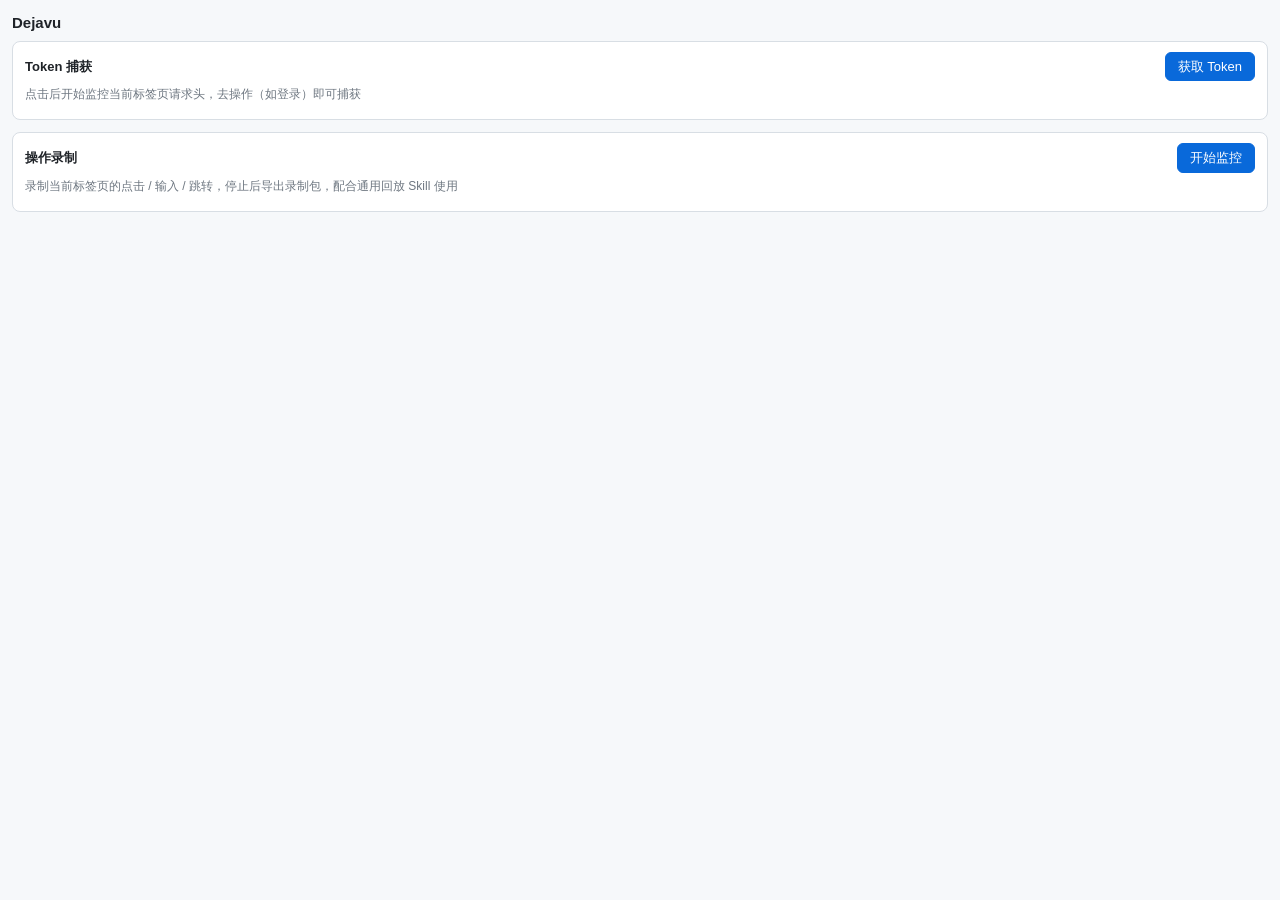
==== chrome/sidepanel/index.html @ 9e7aa09e "Dejavu v0.1.0: web action recorder Chrome extension + universal AI replay skill" ====
<!DOCTYPE html>
<html lang="zh-CN">
<head>
  <meta charset="UTF-8">
  <title>Dejavu</title>
  <link rel="stylesheet" href="style.css">
</head>
<body>
  <header>
    <h1>Dejavu</h1>
    <p class="hint" id="tab-label"></p>
  </header>

  <section>
    <div class="section-head">
      <h2>Token 捕获</h2>
      <button id="token-btn" class="primary">获取 Token</button>
    </div>
    <p class="hint">点击后开始监控当前标签页请求头，去操作（如登录）即可捕获</p>
    <ul id="token-list" class="list"></ul>
  </section>

  <section>
    <div class="section-head">
      <h2>操作录制</h2>
      <button id="rec-btn" class="primary">开始监控</button>
    </div>
    <p class="hint">录制当前标签页的点击 / 输入 / 跳转，停止后导出录制包，配合通用回放 Skill 使用</p>
    <div id="rec-meta" class="meta"></div>
    <ol id="action-list" class="list"></ol>
  </section>

  <script src="../lib/fflate.min.js"></script>
  <script src="sidepanel.js"></script>
</body></html>
---- chrome/sidepanel/style.css ----
/* 简洁紧凑的侧边栏样式 */
* { box-sizing: border-box; margin: 0; }

body {
  font: 13px/1.5 -apple-system, "PingFang SC", "Microsoft YaHei", sans-serif;
  color: #1f2328;
  background: #f6f8fa;
  padding: 12px;
}

header h1 { font-size: 15px; margin-bottom: 2px; }
section { background: #fff; border: 1px solid #d8dee4; border-radius: 8px; padding: 10px 12px; margin-bottom: 12px; }

.section-head { display: flex; justify-content: space-between; align-items: center; margin-bottom: 4px; }
.section-head h2 { font-size: 13px; }

.hint { color: #6e7781; font-size: 12px; margin-bottom: 6px; }

button {
  font: inherit; padding: 4px 12px; border-radius: 6px;
  border: 1px solid #d0d7de; background: #f6f8fa; cursor: pointer;
}
button.primary { background: #0969da; border-color: #0969da; color: #fff; }
button.primary.active { background: #cf222e; border-color: #cf222e; }
button:disabled { opacity: 0.5; cursor: default; }

.list { list-style: none; padding: 0; max-height: 200px; overflow-y: auto; }
#action-list { max-height: 260px; }
.list li { border-top: 1px solid #eaeef2; padding: 6px 0; }

.token-row { display: flex; align-items: center; gap: 6px; }
.token-row code { flex: 1; overflow: hidden; text-overflow: ellipsis; white-space: nowrap; font-size: 11px; }
.token-meta { color: #6e7781; font-size: 11px; margin-top: 2px; }

.action-row { display: flex; gap: 6px; align-items: baseline; }
.badge { flex-shrink: 0; font-size: 11px; color: #0969da; background: #ddf4ff; border-radius: 4px; padding: 0 5px; }
.action-desc { overflow: hidden; text-overflow: ellipsis; white-space: nowrap; }

.meta { color: #6e7781; font-size: 12px; margin-bottom: 4px; }

.empty { color: #6e7781; font-size: 12px; }
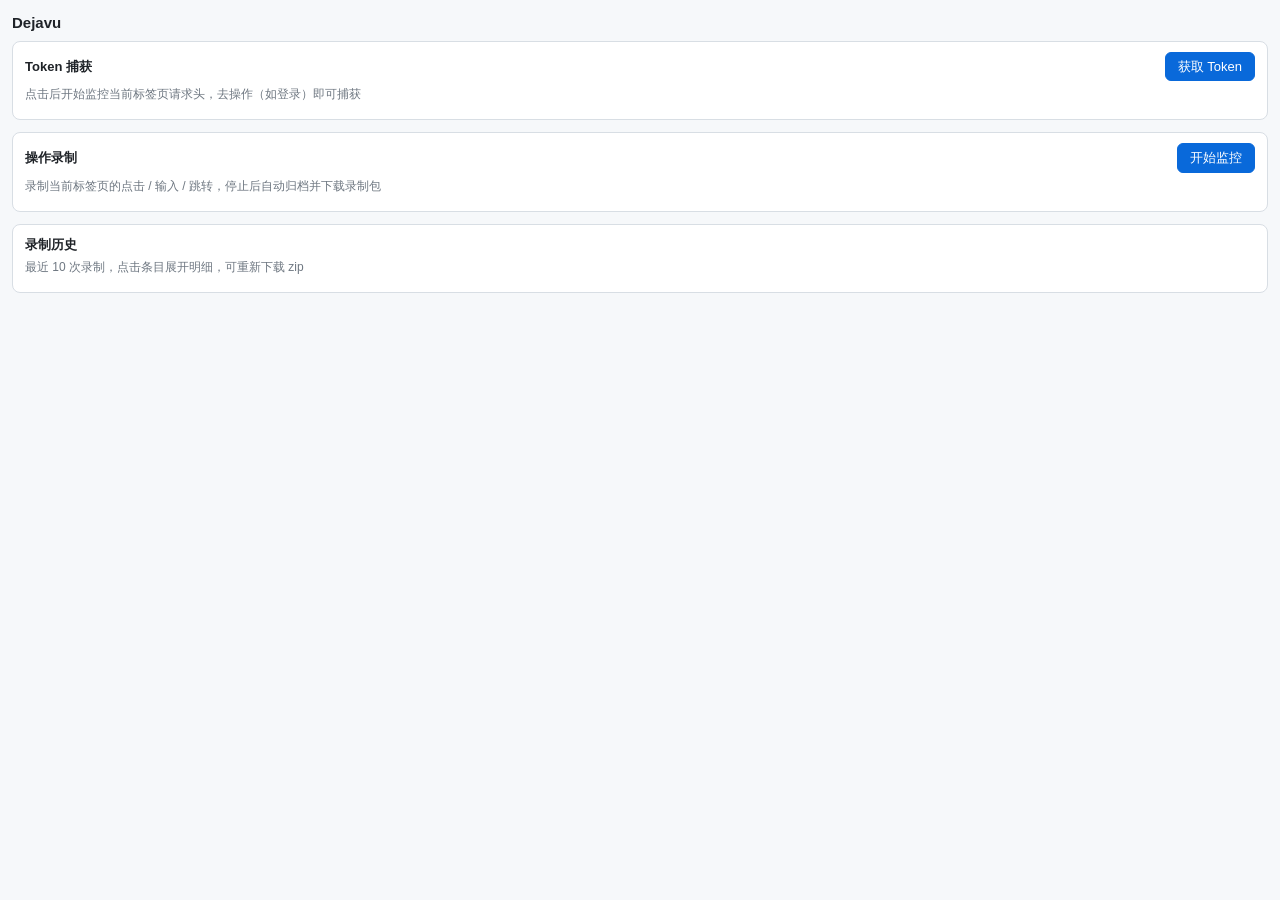
==== commit 8b00d4fb: "feat: recording history list (v0.2.0) - archive every finished session to storage.local, keep last 1" ====
--- a/chrome/sidepanel/index.html
+++ b/chrome/sidepanel/index.html
@@ -25,9 +25,17 @@
       <h2>操作录制</h2>
       <button id="rec-btn" class="primary">开始监控</button>
     </div>
-    <p class="hint">录制当前标签页的点击 / 输入 / 跳转，停止后导出录制包，配合通用回放 Skill 使用</p>
+    <p class="hint">录制当前标签页的点击 / 输入 / 跳转，停止后自动归档并下载录制包</p>
     <div id="rec-meta" class="meta"></div>
     <ol id="action-list" class="list"></ol>
+  </section>
+
+  <section>
+    <div class="section-head">
+      <h2>录制历史</h2>
+    </div>
+    <p class="hint">最近 10 次录制，点击条目展开明细，可重新下载 zip</p>
+    <ul id="history-list" class="list"></ul>
   </section>
 
   <script src="../lib/fflate.min.js"></script>
--- a/chrome/sidepanel/style.css
+++ b/chrome/sidepanel/style.css
@@ -38,4 +38,12 @@
 
 .meta { color: #6e7781; font-size: 12px; margin-bottom: 4px; }
 
+/* 录制历史 */
+#history-list { max-height: 320px; }
+.hist-head { display: flex; gap: 8px; align-items: baseline; cursor: pointer; }
+.hist-time { color: #6e7781; font-size: 11px; flex-shrink: 0; }
+.hist-title { overflow: hidden; text-overflow: ellipsis; white-space: nowrap; }
+.hist-detail { margin-top: 6px; padding: 8px; background: #f6f8fa; border-radius: 6px; }
+.hist-detail .list { max-height: 180px; margin-bottom: 6px; }
+
 .empty { color: #6e7781; font-size: 12px; }
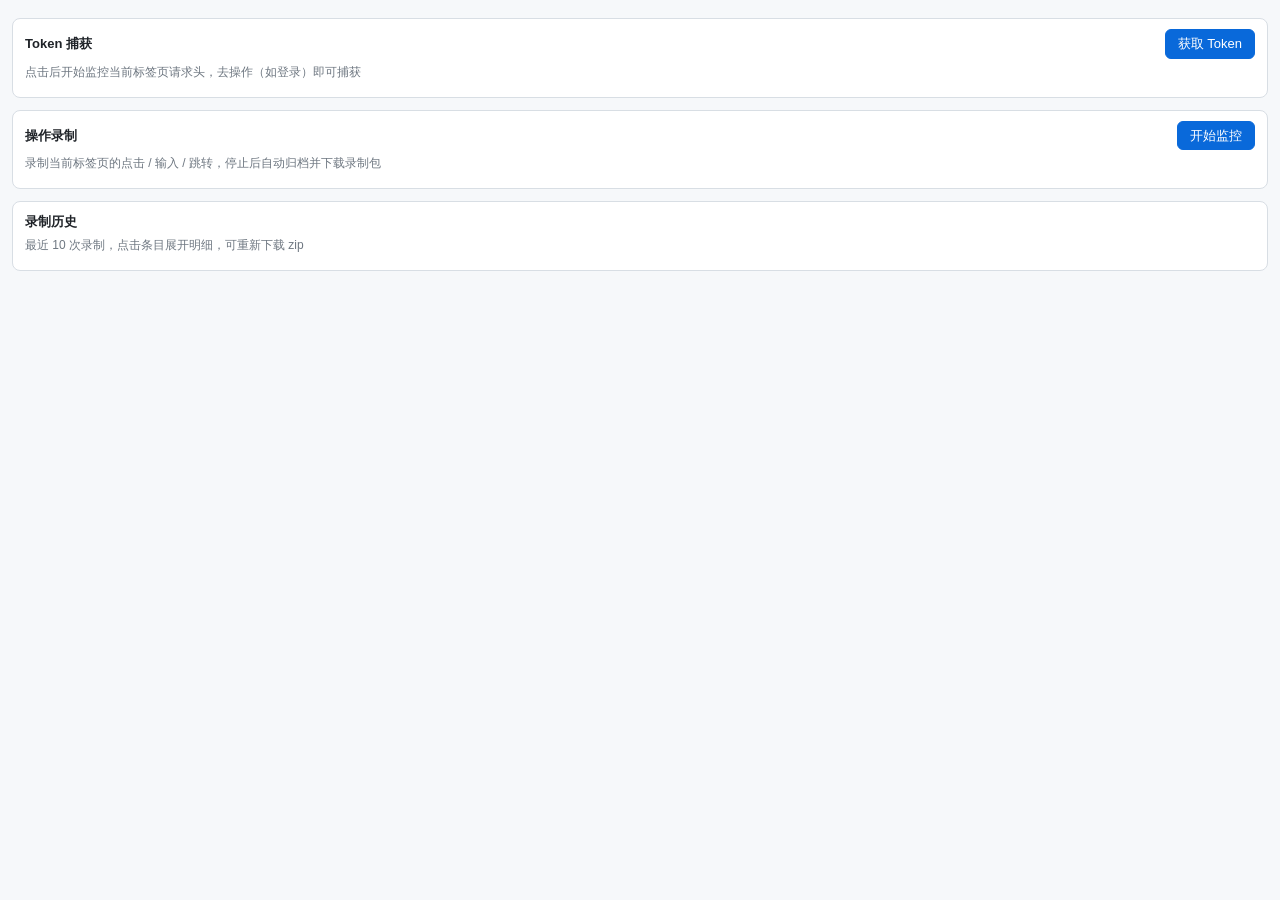
==== commit c272282c: "feat: popup dropdown as side panel entry, drop redundant Dejavu heading (v0.2.2)" ====
--- a/chrome/sidepanel/index.html
+++ b/chrome/sidepanel/index.html
@@ -7,7 +7,6 @@
 </head>
 <body>
   <header>
-    <h1>Dejavu</h1>
     <p class="hint" id="tab-label"></p>
   </header>
 
--- a/chrome/sidepanel/style.css
+++ b/chrome/sidepanel/style.css
@@ -8,7 +8,6 @@
   padding: 12px;
 }
 
-header h1 { font-size: 15px; margin-bottom: 2px; }
 section { background: #fff; border: 1px solid #d8dee4; border-radius: 8px; padding: 10px 12px; margin-bottom: 12px; }
 
 .section-head { display: flex; justify-content: space-between; align-items: center; margin-bottom: 4px; }
